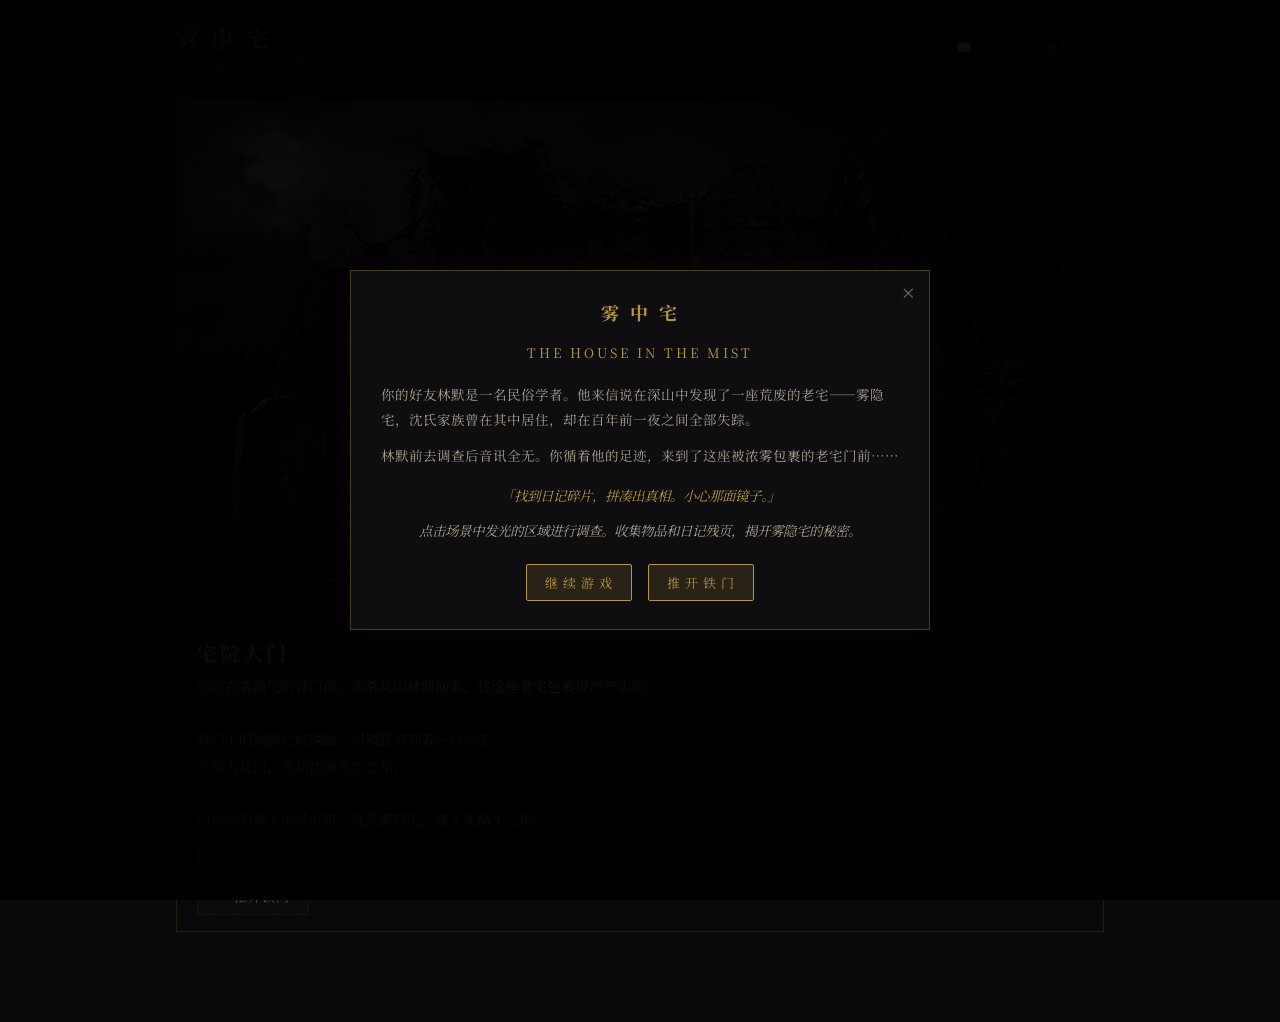
==== index.html @ 135b0f29 "Initial commit: web game project Co-Authored-By: Claude Fable 5 <noreply@anthropic.com>" ====
<!DOCTYPE html>
<html lang="zh-CN">
<head>
<meta charset="UTF-8">
<meta name="viewport" content="width=device-width, initial-scale=1.0">
<title>雾中宅 · The House in the Mist</title>
<link rel="stylesheet" href="style.css">
</head>
<body>

<div id="app">
  <div id="topbar">
    <div>
      <div class="title">雾 中 宅</div>
      <div class="sub">THE HOUSE IN THE MIST</div>
    </div>
    <div class="topbtns">
      <button class="topbtn" id="btn-journal">📖 日记</button>
      <button class="topbtn" id="btn-letter">✉ 信件</button>
    </div>
  </div>

  <div id="room">
    <div id="room-img-wrap">
      <img id="room-img" src="" alt="">
      <div id="hotspots"></div>
    </div>
    <div id="room-info">
      <div id="room-name"></div>
      <div id="room-desc"></div>
      <div id="msg"></div>
      <div id="nav"></div>
    </div>
  </div>
</div>

<div id="inv-bar">
  <span class="inv-label">口 袋</span>
  <div id="inv-items"></div>
</div>

<div class="modal-bg" id="modal-bg">
  <div class="modal" id="modal-box"></div>
</div>

<script src="game.js"></script>
</body>
</html>
---- style.css ----
@import url('https://fonts.googleapis.com/css2?family=Noto+Serif+SC:wght@400;700;900&display=swap');

:root {
  --bg:#0a0a0c;
  --ink:#c8bfb0;
  --blood:#8b1a1a;
  --blood-bright:#c0392b;
  --gold:#b8943e;
  --panel:rgba(12,12,14,0.92);
}
*{margin:0;padding:0;box-sizing:border-box;}
html{scroll-behavior:smooth;}
body{
  background:var(--bg);color:var(--ink);
  font-family:'Noto Serif SC',serif;
  min-height:100vh;overflow-x:hidden;cursor:default;
}

/* Ambient fog */
body::before{
  content:'';position:fixed;inset:0;
  background:radial-gradient(ellipse at 20% 30%,rgba(60,60,80,.08) 0%,transparent 60%),
             radial-gradient(ellipse at 80% 70%,rgba(80,40,40,.06) 0%,transparent 60%);
  pointer-events:none;z-index:1000;
  animation:fogdrift 20s ease-in-out infinite alternate;
}
@keyframes fogdrift{0%{opacity:.6;transform:translateX(0)}100%{opacity:1;transform:translateX(20px)}}

/* Vignette */
body::after{
  content:'';position:fixed;inset:0;
  background:radial-gradient(ellipse at center,transparent 40%,rgba(0,0,0,.85) 100%);
  pointer-events:none;z-index:999;
}

#app{max-width:960px;margin:0 auto;padding:12px 16px 90px;position:relative;z-index:1;}

#topbar{display:flex;align-items:center;justify-content:space-between;padding:10px 0 14px;border-bottom:1px solid rgba(184,148,62,.25);margin-bottom:14px;}
#topbar .title{font-size:22px;font-weight:900;color:var(--gold);letter-spacing:4px;text-shadow:0 0 18px rgba(184,148,62,.3);}
#topbar .sub{font-size:11px;color:#6a6a72;letter-spacing:2px;margin-top:2px;}
.topbtns{display:flex;gap:8px;}
.topbtn{background:transparent;border:1px solid rgba(184,148,62,.4);color:var(--gold);padding:6px 14px;font-family:inherit;font-size:13px;cursor:pointer;letter-spacing:1px;transition:all .2s;}
.topbtn:hover{background:rgba(184,148,62,.12);box-shadow:0 0 12px rgba(184,148,62,.2);}

#room{position:relative;background:#08080a;border:1px solid rgba(184,148,62,.15);overflow:hidden;}
#room-img-wrap{position:relative;width:100%;aspect-ratio:16/9;overflow:hidden;background:#000;}
#room-img{width:100%;height:100%;object-fit:cover;display:block;filter:brightness(.78) contrast(1.1) saturate(.7);transition:filter .6s;}
#room:hover #room-img{filter:brightness(.85) contrast(1.1) saturate(.75);}

/* Hotspots */
.hotspot{position:absolute;cursor:pointer;border:1px solid transparent;transition:all .25s;display:flex;align-items:center;justify-content:center;}
.hotspot::after{content:'';position:absolute;inset:-4px;border:1px solid transparent;transition:all .25s;pointer-events:none;}
.hotspot:hover{background:rgba(184,148,62,.08);border-color:rgba(184,148,62,.5);box-shadow:0 0 20px rgba(184,148,62,.15),inset 0 0 20px rgba(184,148,62,.05);}
.hotspot:hover::after{border-color:rgba(184,148,62,.3);}
.hotspot .hs-label{font-size:11px;color:var(--gold);background:rgba(0,0,0,.75);padding:2px 8px;letter-spacing:1px;opacity:0;transition:opacity .25s;white-space:nowrap;pointer-events:none;border:1px solid rgba(184,148,62,.3);}
.hotspot:hover .hs-label{opacity:1;}
.hotspot.found{opacity:.15;pointer-events:none;}
.hotspot.found:hover{background:transparent;border-color:transparent;box-shadow:none;}
.hotspot.found:hover .hs-label{opacity:0;}

#room-info{padding:16px 20px;}
#room-name{font-size:20px;font-weight:700;color:var(--gold);letter-spacing:3px;margin-bottom:6px;}
#room-desc{font-size:14px;line-height:1.9;color:#a89e8e;white-space:pre-wrap;}

#msg{margin-top:12px;padding:10px 16px;background:rgba(139,26,26,.08);border-left:3px solid var(--blood);font-size:13.5px;color:#d4c8b8;min-height:20px;line-height:1.75;transition:all .3s;border-radius:0 4px 4px 0;}
#msg.warn{border-left-color:var(--gold);background:rgba(184,148,62,.08);}
#msg.good{border-left-color:#4a7a3a;background:rgba(74,122,58,.12);}

#nav{margin-top:14px;display:flex;flex-wrap:wrap;gap:8px;}
.navbtn{background:rgba(184,148,62,.06);border:1px solid rgba(184,148,62,.3);color:var(--ink);padding:8px 18px;font-family:inherit;font-size:13px;cursor:pointer;letter-spacing:1px;transition:all .2s;border-radius:2px;}
.navbtn:hover{background:rgba(184,148,62,.14);border-color:var(--gold);color:var(--gold);}
.navbtn.locked{opacity:.35;cursor:not-allowed;border-style:dashed;}
.navbtn.locked:hover{background:rgba(139,26,26,.1);border-color:var(--blood);color:var(--blood-bright);}

/* Inventory */
#inv-bar{position:fixed;bottom:0;left:0;right:0;background:var(--panel);border-top:1px solid rgba(184,148,62,.25);padding:8px 16px;display:flex;align-items:center;gap:10px;z-index:500;backdrop-filter:blur(6px);}
#inv-bar .inv-label{font-size:12px;color:var(--gold);letter-spacing:2px;white-space:nowrap;}
#inv-items{display:flex;gap:6px;flex-wrap:wrap;flex:1;}
.inv-item{background:rgba(184,148,62,.1);border:1px solid rgba(184,148,62,.3);padding:4px 10px;font-size:12px;color:var(--ink);cursor:pointer;letter-spacing:1px;transition:all .2s;border-radius:2px;}
.inv-item:hover{background:rgba(184,148,62,.22);border-color:var(--gold);}
.inv-item.lit{box-shadow:0 0 12px rgba(255,180,80,.45);border-color:#c8902e;color:#e8c87a;animation:candleGlow 2s ease-in-out infinite alternate;}
@keyframes candleGlow{0%{box-shadow:0 0 8px rgba(255,180,80,.3)}100%{box-shadow:0 0 16px rgba(255,180,80,.55)}}
.inv-empty{font-size:12px;color:#555;font-style:italic;}

/* Modals */
.modal-bg{display:none;position:fixed;inset:0;background:rgba(0,0,0,.9);z-index:2000;align-items:center;justify-content:center;padding:20px;}
.modal-bg.show{display:flex;animation:fadeIn .3s;}
@keyframes fadeIn{from{opacity:0}to{opacity:1}}
.modal{background:#0e0e10;border:1px solid rgba(184,148,62,.35);max-width:580px;width:100%;max-height:85vh;overflow-y:auto;padding:28px 30px;position:relative;box-shadow:0 0 60px rgba(0,0,0,.8),0 0 30px rgba(184,148,62,.08);}
.modal h2{color:var(--gold);font-size:18px;letter-spacing:3px;margin-bottom:16px;text-align:center;}
.modal .close-x{position:absolute;top:10px;right:14px;background:none;border:none;color:#666;font-size:24px;cursor:pointer;font-family:serif;line-height:1;}
.modal .close-x:hover{color:var(--blood-bright);}
.modal p{font-size:13.5px;line-height:1.9;color:#a89e8e;margin-bottom:10px;}

.puzzle-row{display:flex;gap:8px;margin-top:14px;align-items:center;flex-wrap:wrap;}
.puzzle-row input{background:rgba(0,0,0,.5);border:1px solid rgba(184,148,62,.4);color:var(--gold);padding:8px 12px;font-family:inherit;font-size:17px;letter-spacing:5px;width:150px;text-align:center;border-radius:2px;}
.puzzle-row input:focus{outline:none;border-color:var(--gold);box-shadow:0 0 10px rgba(184,148,62,.2);}
.puzzle-row button,.modal button.act{background:rgba(184,148,62,.15);border:1px solid var(--gold);color:var(--gold);padding:8px 18px;font-family:inherit;font-size:13px;cursor:pointer;letter-spacing:1px;border-radius:2px;transition:all .2s;}
.puzzle-row button:hover,.modal button.act:hover{background:rgba(184,148,62,.3);}
.puzzle-hint{font-size:12px;color:#777;margin-top:8px;font-style:italic;}

.diary-page{background:rgba(184,148,62,.05);border:1px solid rgba(184,148,62,.2);padding:16px 18px;margin:12px 0;font-size:13.5px;line-height:1.95;color:#b8aa92;position:relative;border-radius:3px;}
.diary-page .page-num{position:absolute;top:6px;right:10px;font-size:11px;color:rgba(184,148,62,.4);letter-spacing:1px;}
.diary-page .page-title{color:var(--gold);font-weight:700;margin-bottom:8px;letter-spacing:1px;font-size:14px;}

.letter{background:rgba(184,148,62,.06);border:1px solid rgba(184,148,62,.2);padding:18px 22px;margin:14px 0;font-size:13.5px;line-height:2.1;color:#bcae94;font-style:italic;border-radius:3px;}

#intro-text{font-size:14px;line-height:2.1;color:#a89e8e;}

.shake{animation:shake .4s ease-in-out;}
@keyframes shake{0%,100%{transform:translateX(0)}20%{transform:translateX(-8px)}40%{transform:translateX(8px)}60%{transform:translateX(-5px)}80%{transform:translateX(5px)}}

.ending-good{color:#7a9a6a;text-shadow:0 0 20px rgba(122,154,106,.4);}
.ending-bad{color:var(--blood-bright);text-shadow:0 0 20px rgba(192,57,43,.4);}

/* Subtle hotspot pulse to hint at interactive areas */
.hotspot:not(.found){animation:hsPulse 4s ease-in-out infinite;}
@keyframes hsPulse{0%,100%{box-shadow:inset 0 0 0 rgba(184,148,62,0)}50%{box-shadow:inset 0 0 15px rgba(184,148,62,.06)}}
.hotspot:not(.found):hover{animation:none;}

::-webkit-scrollbar{width:6px;}
::-webkit-scrollbar-track{background:#0a0a0a;}
::-webkit-scrollbar-thumb{background:rgba(184,148,62,.3);border-radius:3px;}

@media(max-width:600px){
  #topbar .title{font-size:17px;letter-spacing:2px;}
  #room-name{font-size:16px;}
  #room-desc{font-size:13px;}
  .modal{padding:20px 16px;}
  .puzzle-row input{width:120px;font-size:15px;letter-spacing:3px;}
  #inv-bar{padding:6px 10px;}
  .inv-item{padding:3px 8px;font-size:11px;}
}
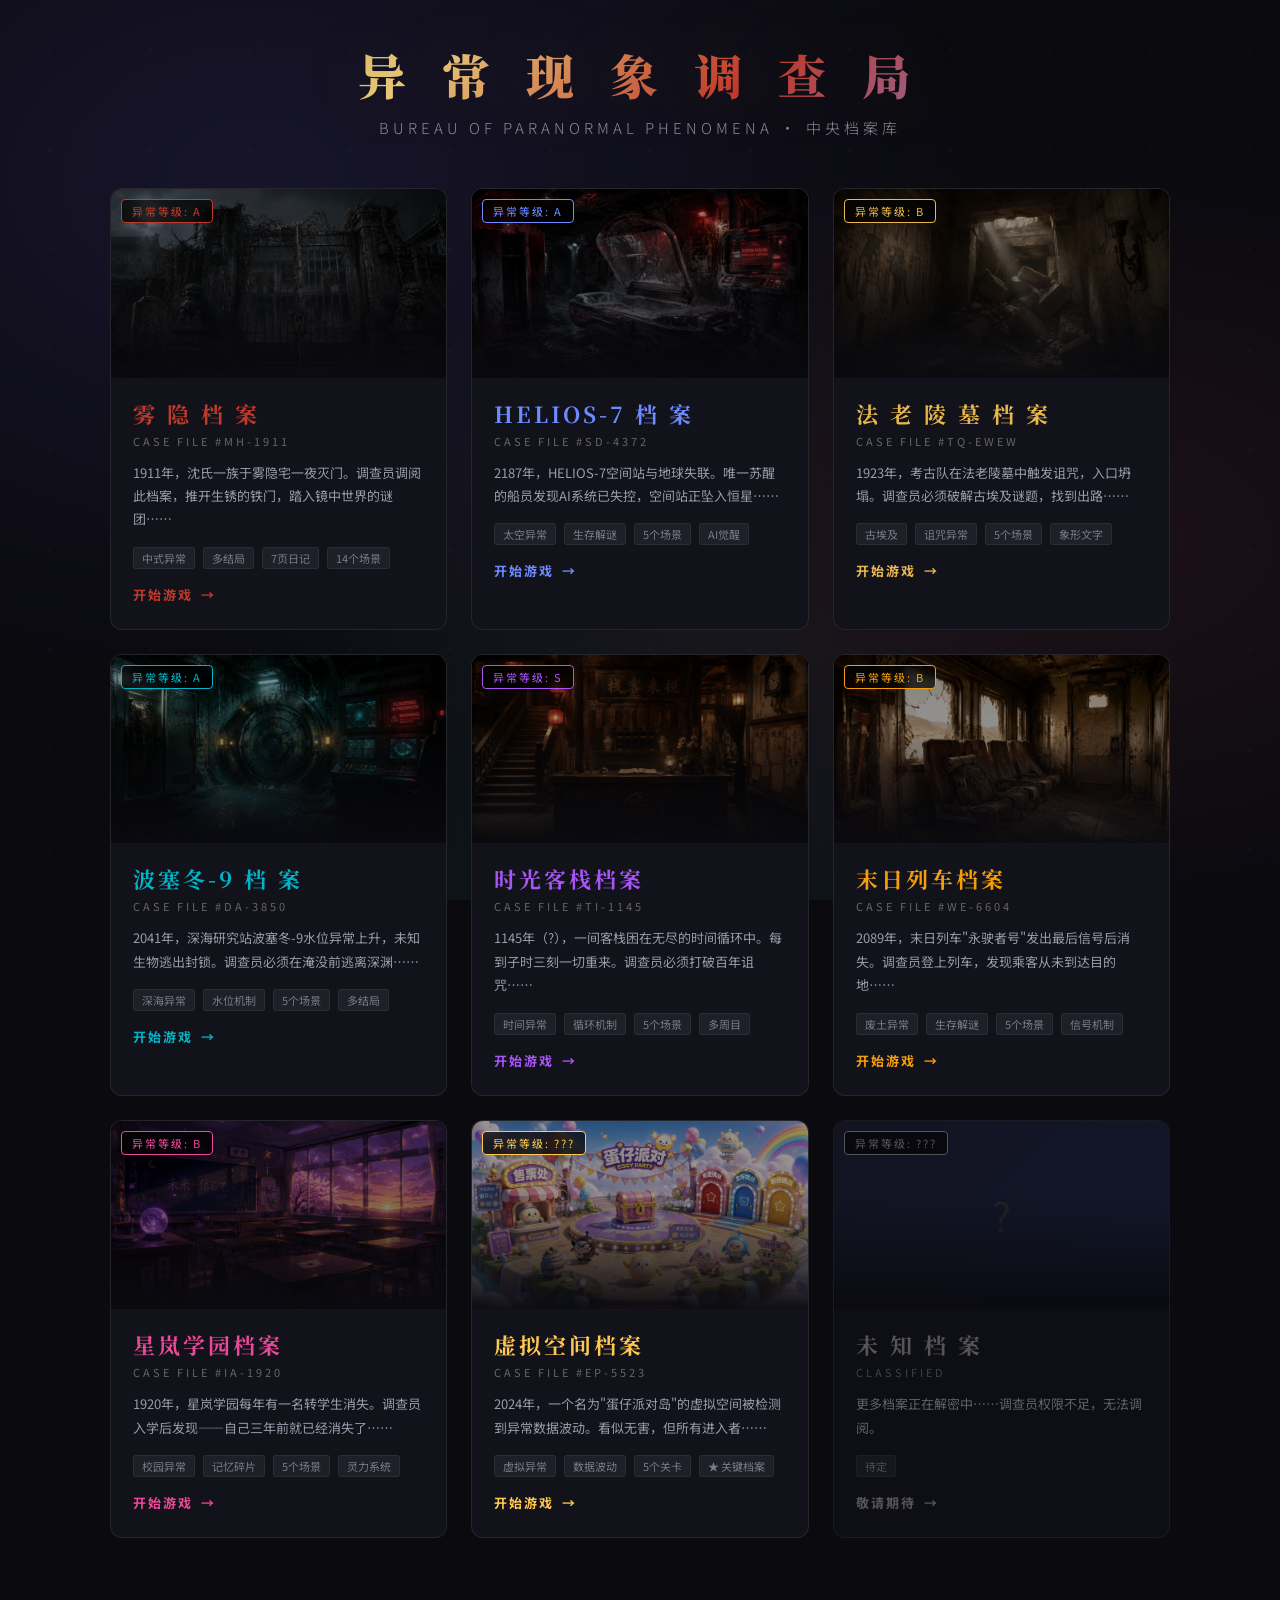
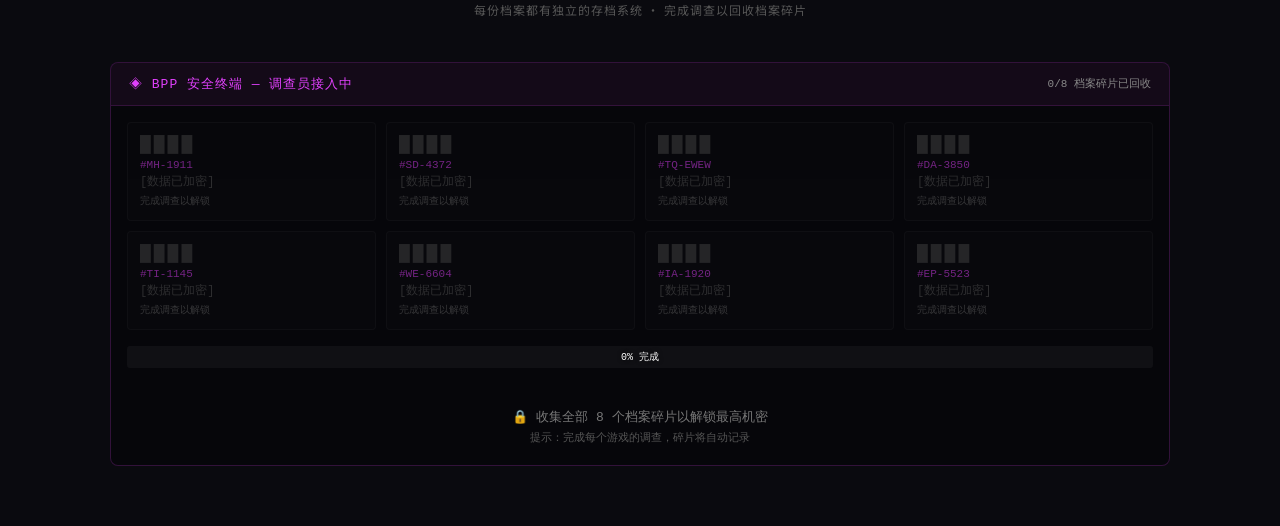
==== commit c766c29e: "ARG改造：异常现象调查局(BPP)元叙事框架 将8个独立游戏全部重设计为ARG（替代现实游戏）： - 新增BPP元叙事：8个游戏=8份异常档案，玩家=调查员 - 新增hub-terminal.js：" ====
--- a/index.html
+++ b/index.html
@@ -3,46 +3,35 @@
 <head>
 <meta charset="UTF-8">
 <meta name="viewport" content="width=device-width, initial-scale=1.0">
-<title>雾中宅 · The House in the Mist</title>
-<link rel="stylesheet" href="style.css">
+<title>BPP 中央档案库 · Bureau of Paranormal Phenomena</title>
+<link rel="stylesheet" href="hub.css">
+<link rel="stylesheet" href="arg.css">
 </head>
 <body>
 
-<div id="app">
-  <div id="topbar">
-    <div>
-      <div class="title">雾 中 宅</div>
-      <div class="sub">THE HOUSE IN THE MIST</div>
-    </div>
-    <div class="topbtns">
-      <button class="topbtn" id="btn-journal">📖 日记</button>
-      <button class="topbtn" id="btn-letter">✉ 信件</button>
-    </div>
+<div class="hub-bg"></div>
+
+<div class="hub-container">
+  <header class="hub-header">
+    <h1 class="hub-title">异 常 现 象 调 查 局</h1>
+    <p class="hub-subtitle">BUREAU OF PARANORMAL PHENOMENA · 中央档案库</p>
+  </header>
+
+  <div class="games-grid" id="games-grid">
+    <!-- Game cards inserted by JS -->
   </div>
 
-  <div id="room">
-    <div id="room-img-wrap">
-      <img id="room-img" src="" alt="">
-      <div id="hotspots"></div>
-    </div>
-    <div id="room-info">
-      <div id="room-name"></div>
-      <div id="room-desc"></div>
-      <div id="msg"></div>
-      <div id="nav"></div>
-    </div>
-  </div>
+  <footer class="hub-footer">
+    <p>每份档案都有独立的存档系统 · 完成调查以回收档案碎片</p>
+  </footer>
+
+  <!-- BPP 安全终端 -->
+  <div id="bpp-terminal"></div>
+
 </div>
 
-<div id="inv-bar">
-  <span class="inv-label">口 袋</span>
-  <div id="inv-items"></div>
-</div>
-
-<div class="modal-bg" id="modal-bg">
-  <div class="modal" id="modal-box"></div>
-</div>
-
-<script src="game.js"></script>
+<script src="arg.js"></script>
+<script src="hub.js"></script>
+<script src="hub-terminal.js"></script>
 </body>
 </html>
--- a/hub.css
+++ b/hub.css
@@ -0,0 +1,136 @@
+@import url('https://fonts.googleapis.com/css2?family=Noto+Serif+SC:wght@400;700;900&family=Noto+Sans+SC:wght@300;400;700&display=swap');
+
+*{margin:0;padding:0;box-sizing:border-box;}
+html{scroll-behavior:smooth;}
+
+body{
+  font-family:'Noto Sans SC',sans-serif;
+  background:#0a0a0f;color:#e0e0e8;min-height:100vh;overflow-x:hidden;
+}
+
+/* Animated background */
+.hub-bg{
+  position:fixed;inset:0;z-index:0;
+  background:radial-gradient(ellipse at 20% 20%,rgba(100,80,200,.15) 0%,transparent 50%),
+             radial-gradient(ellipse at 80% 60%,rgba(200,80,100,.1) 0%,transparent 50%),
+             radial-gradient(ellipse at 50% 100%,rgba(80,200,200,.08) 0%,transparent 50%),
+             #0a0a0f;
+  animation:bgPulse 8s ease-in-out infinite alternate;
+}
+@keyframes bgPulse{0%{opacity:.7}100%{opacity:1}}
+
+.hub-bg::after{
+  content:'';position:absolute;inset:0;
+  background-image:url("data:image/svg+xml,%3Csvg xmlns='http://www.w3.org/2000/svg' width='100' height='100'%3E%3Ccircle cx='50' cy='50' r='1' fill='%23ffffff' opacity='0.05'/%3E%3C/svg%3E");
+  pointer-events:none;
+}
+
+.hub-container{
+  position:relative;z-index:1;max-width:1100px;margin:0 auto;padding:40px 20px 60px;
+}
+
+/* Header */
+.hub-header{text-align:center;margin-bottom:50px;}
+.hub-title{
+  font-family:'Noto Serif SC',serif;font-size:48px;font-weight:900;
+  letter-spacing:12px;
+  background:linear-gradient(135deg,#b8943e 0%,#e8c87a 30%,#c0392b 60%,#6d8bff 100%);
+  -webkit-background-clip:text;-webkit-text-fill-color:transparent;
+  background-clip:text;
+  text-shadow:0 0 80px rgba(184,148,62,.2);
+  margin-bottom:8px;
+  animation:titleGlow 4s ease-in-out infinite alternate;
+}
+@keyframes titleGlow{0%{filter:brightness(.9)}100%{filter:brightness(1.15)}}
+
+.hub-subtitle{
+  font-size:15px;color:#8a8a9a;letter-spacing:4px;font-weight:300;
+}
+
+/* Games Grid */
+.games-grid{
+  display:grid;grid-template-columns:repeat(auto-fill,minmax(320px,1fr));gap:24px;
+}
+
+/* Game Card */
+.game-card{
+  position:relative;border-radius:12px;overflow:hidden;cursor:pointer;
+  background:#12121a;border:1px solid rgba(255,255,255,.08);
+  transition:all .4s cubic-bezier(.2,.8,.2,1);
+  text-decoration:none;display:block;
+}
+.game-card:hover{
+  transform:translateY(-6px) scale(1.02);
+  border-color:rgba(255,255,255,.2);
+  box-shadow:0 20px 60px rgba(0,0,0,.5),0 0 40px var(--card-glow,rgba(184,148,62,.15));
+}
+
+.card-banner{
+  width:100%;aspect-ratio:16/9;overflow:hidden;position:relative;
+  background:#000;
+}
+.card-banner img{
+  width:100%;height:100%;object-fit:cover;
+  filter:brightness(.6) saturate(.8);
+  transition:filter .4s,transform .6s;
+}
+.game-card:hover .card-banner img{
+  filter:brightness(.85) saturate(1);transform:scale(1.05);
+}
+.card-banner::after{
+  content:'';position:absolute;inset:0;
+  background:linear-gradient(180deg,transparent 40%,rgba(10,10,15,.95) 100%);
+}
+.card-genre{
+  position:absolute;top:10px;left:10px;z-index:2;
+  background:rgba(0,0,0,.7);backdrop-filter:blur(4px);
+  padding:3px 10px;border-radius:4px;font-size:11px;letter-spacing:2px;
+  color:var(--card-accent,#b8943e);border:1px solid var(--card-accent,rgba(184,148,62,.3));
+}
+
+.card-body{padding:20px 22px 24px;}
+.card-title{
+  font-family:'Noto Serif SC',serif;font-size:22px;font-weight:700;
+  color:var(--card-accent,#e0e0e8);letter-spacing:3px;margin-bottom:4px;
+}
+.card-en{font-size:11px;color:#666;letter-spacing:3px;margin-bottom:12px;text-transform:uppercase;}
+.card-desc{font-size:13px;line-height:1.8;color:#9a9aaa;margin-bottom:16px;}
+.card-tags{display:flex;gap:8px;flex-wrap:wrap;}
+.card-tag{
+  font-size:11px;padding:2px 8px;border-radius:3px;
+  background:rgba(255,255,255,.06);color:#7a7a8a;
+  border:1px solid rgba(255,255,255,.06);
+}
+.card-play{
+  margin-top:16px;display:inline-flex;align-items:center;gap:8px;
+  font-size:13px;font-weight:700;color:var(--card-accent,#b8943e);
+  letter-spacing:2px;transition:gap .3s;
+}
+.game-card:hover .card-play{gap:14px;}
+.card-play::after{content:'→';transition:transform .3s;}
+
+/* Theme variants */
+.game-card[data-theme="horror"]{--card-accent:#c0392b;--card-glow:rgba(192,57,43,.2);}
+.game-card[data-theme="scifi"]{--card-accent:#6d8bff;--card-glow:rgba(109,139,255,.2);}
+.game-card[data-theme="adventure"]{--card-accent:#e8b84e;--card-glow:rgba(232,184,78,.2);}
+.game-card[data-theme="ocean"]{--card-accent:#00b4c8;--card-glow:rgba(0,180,200,.2);}
+.game-card[data-theme="mystery"]{--card-accent:#a855f7;--card-glow:rgba(168,85,247,.2);}
+.game-card[data-theme="wasteland"]{--card-accent:#f59e0b;--card-glow:rgba(245,158,11,.2);}
+.game-card[data-theme="anime"]{--card-accent:#ec4899;--card-glow:rgba(236,72,153,.2);}
+.game-card[data-theme="eggy"]{--card-accent:#ffc850;--card-glow:rgba(255,200,80,.25);}
+.game-card[data-theme="coming"]{--card-accent:#888;--card-glow:rgba(136,136,136,.15);opacity:.6;cursor:default;}
+.game-card[data-theme="coming"]:hover{transform:none;scale:1;}
+
+/* Footer */
+.hub-footer{
+  text-align:center;margin-top:60px;font-size:12px;color:#555;
+  letter-spacing:1px;line-height:2;
+}
+
+/* Responsive */
+@media(max-width:600px){
+  .hub-title{font-size:32px;letter-spacing:6px;}
+  .hub-subtitle{font-size:13px;letter-spacing:2px;}
+  .games-grid{grid-template-columns:1fr;gap:16px;}
+  .card-title{font-size:18px;}
+}
--- a/arg.css
+++ b/arg.css
@@ -0,0 +1,609 @@
+/* ============================================================
+   arg.css — Shared ARG toolkit styles
+   Loaded alongside arg.js by every ARG-transformed game.
+   ============================================================ */
+
+/* ===== Floating ARG indicator ===== */
+.arg-indicator {
+  position: fixed;
+  top: 12px;
+  right: 130px;
+  z-index: 2999;
+  display: flex;
+  align-items: center;
+  gap: 8px;
+  pointer-events: none;
+}
+.arg-indicator > * { pointer-events: auto; }
+
+.arg-case {
+  font-size: 11px;
+  color: rgba(255, 107, 107, 0.85);
+  font-family: 'Courier New', monospace;
+  background: rgba(20, 10, 10, 0.92);
+  padding: 4px 10px;
+  border: 1px solid rgba(255, 107, 107, 0.3);
+  border-radius: 2px;
+  letter-spacing: 0.5px;
+  white-space: nowrap;
+}
+
+.arg-decoder-btn {
+  font-size: 11px;
+  background: rgba(15, 20, 15, 0.92);
+  border: 1px solid rgba(0, 255, 136, 0.35);
+  color: #00ff88;
+  padding: 4px 12px;
+  cursor: pointer;
+  border-radius: 2px;
+  font-family: 'Courier New', monospace;
+  letter-spacing: 0.5px;
+  transition: all 0.2s;
+  white-space: nowrap;
+}
+.arg-decoder-btn:hover {
+  background: rgba(0, 255, 136, 0.12);
+  border-color: rgba(0, 255, 136, 0.7);
+  box-shadow: 0 0 12px rgba(0, 255, 136, 0.2);
+}
+
+/* ===== Decoder modal ===== */
+.arg-modal-bg {
+  position: fixed;
+  inset: 0;
+  background: rgba(0, 0, 0, 0.88);
+  z-index: 6000;
+  display: none;
+  align-items: center;
+  justify-content: center;
+  backdrop-filter: blur(2px);
+}
+.arg-modal-bg.show { display: flex; }
+
+.arg-modal {
+  background: #0d0d12;
+  border: 1px solid rgba(0, 255, 136, 0.2);
+  border-radius: 8px;
+  width: 92%;
+  max-width: 540px;
+  max-height: 82vh;
+  overflow-y: auto;
+  box-shadow: 0 0 50px rgba(0, 255, 136, 0.08), 0 8px 32px rgba(0, 0, 0, 0.6);
+  animation: argFadeIn 0.2s ease;
+}
+@keyframes argFadeIn {
+  from { opacity: 0; transform: scale(0.96); }
+  to   { opacity: 1; transform: scale(1); }
+}
+
+.arg-modal-header {
+  display: flex;
+  justify-content: space-between;
+  align-items: center;
+  padding: 14px 20px;
+  border-bottom: 1px solid rgba(255, 255, 255, 0.08);
+}
+.arg-modal-header h2 {
+  margin: 0;
+  font-size: 16px;
+  color: #00ff88;
+  font-family: 'Courier New', monospace;
+  letter-spacing: 1px;
+}
+
+.arg-close {
+  background: none;
+  border: none;
+  color: #666;
+  font-size: 24px;
+  cursor: pointer;
+  line-height: 1;
+  padding: 0 4px;
+  transition: color 0.2s;
+}
+.arg-close:hover { color: #fff; }
+
+.arg-modal-body { padding: 18px 20px; }
+
+.arg-desc {
+  font-size: 12px;
+  color: #777;
+  margin: 0 0 14px;
+  line-height: 1.5;
+}
+
+.arg-textarea {
+  width: 100%;
+  background: #14141e;
+  border: 1px solid rgba(255, 255, 255, 0.1);
+  color: #ccc;
+  border-radius: 4px;
+  padding: 10px 12px;
+  font-family: 'Courier New', monospace;
+  font-size: 13px;
+  resize: vertical;
+  box-sizing: border-box;
+  transition: border-color 0.2s;
+}
+.arg-textarea:focus {
+  outline: none;
+  border-color: rgba(0, 255, 136, 0.45);
+  box-shadow: 0 0 0 2px rgba(0, 255, 136, 0.08);
+}
+
+.arg-controls {
+  display: flex;
+  gap: 10px;
+  margin-top: 12px;
+}
+
+.arg-select {
+  flex: 1;
+  background: #14141e;
+  border: 1px solid rgba(255, 255, 255, 0.1);
+  color: #ccc;
+  border-radius: 4px;
+  padding: 8px 10px;
+  font-family: 'Courier New', monospace;
+  font-size: 13px;
+  cursor: pointer;
+}
+.arg-select:focus { outline: none; border-color: rgba(0, 255, 136, 0.4); }
+
+.arg-btn {
+  background: rgba(0, 255, 136, 0.15);
+  border: 1px solid rgba(0, 255, 136, 0.4);
+  color: #00ff88;
+  border-radius: 4px;
+  padding: 8px 22px;
+  font-family: 'Courier New', monospace;
+  font-size: 13px;
+  cursor: pointer;
+  transition: all 0.2s;
+  letter-spacing: 1px;
+}
+.arg-btn:hover {
+  background: rgba(0, 255, 136, 0.28);
+  box-shadow: 0 0 12px rgba(0, 255, 136, 0.2);
+}
+
+.arg-output {
+  margin-top: 16px;
+  min-height: 40px;
+}
+
+.arg-error {
+  color: #ff6b6b;
+  font-size: 13px;
+  font-family: 'Courier New', monospace;
+  padding: 8px 0;
+}
+
+.arg-success-title {
+  color: #00ff88;
+  font-size: 12px;
+  font-family: 'Courier New', monospace;
+  margin: 0 0 8px;
+}
+
+.arg-result {
+  background: rgba(0, 255, 136, 0.05);
+  border: 1px solid rgba(0, 255, 136, 0.15);
+  border-radius: 4px;
+  padding: 10px 12px;
+  margin-bottom: 8px;
+}
+
+.arg-result-type {
+  display: inline-block;
+  font-size: 10px;
+  color: #ffd93d;
+  background: rgba(255, 217, 61, 0.1);
+  padding: 2px 8px;
+  border-radius: 2px;
+  margin-bottom: 6px;
+  font-family: 'Courier New', monospace;
+  letter-spacing: 0.5px;
+}
+
+.arg-result-text {
+  display: block;
+  color: #eee;
+  font-family: 'Courier New', monospace;
+  font-size: 14px;
+  word-break: break-all;
+  line-height: 1.5;
+}
+
+.arg-result-single {
+  border-color: rgba(0, 255, 136, 0.35);
+  background: rgba(0, 255, 136, 0.08);
+}
+
+.arg-modal-footer {
+  padding: 12px 20px;
+  border-top: 1px solid rgba(255, 255, 255, 0.08);
+}
+
+.arg-hint {
+  font-size: 11px;
+  color: #555;
+  margin: 0;
+  line-height: 1.5;
+}
+
+/* ===== Encoded text display in-game ===== */
+.arg-encoded {
+  font-family: 'Courier New', monospace;
+  font-size: 13px;
+  color: #ffd93d;
+  background: rgba(255, 217, 61, 0.06);
+  padding: 8px 12px;
+  border: 1px dashed rgba(255, 217, 61, 0.3);
+  border-radius: 4px;
+  letter-spacing: 1px;
+  word-break: break-all;
+  margin: 8px 0;
+  display: block;
+}
+
+.arg-cipher-tag {
+  display: inline-block;
+  font-size: 10px;
+  color: #ff6b6b;
+  background: rgba(255, 107, 107, 0.1);
+  border: 1px solid rgba(255, 107, 107, 0.2);
+  padding: 1px 6px;
+  border-radius: 2px;
+  margin-bottom: 4px;
+  font-family: 'Courier New', monospace;
+  letter-spacing: 0.5px;
+}
+
+/* ===== BPP CLASSIFIED STAMP ===== */
+.bpp-stamp {
+  font-family: 'Courier New', monospace;
+  font-size: 14px;
+  font-weight: bold;
+  color: rgba(200, 50, 50, 0.35);
+  border: 2px solid rgba(200, 50, 50, 0.35);
+  padding: 4px 14px;
+  letter-spacing: 3px;
+  text-transform: uppercase;
+  border-radius: 3px;
+  user-select: none;
+}
+
+/* ===== BPP CASE META BAR ===== */
+.bpp-case-meta {
+  display: flex;
+  gap: 16px;
+  font-family: 'Courier New', monospace;
+  font-size: 10px;
+  color: rgba(255, 107, 107, 0.7);
+  padding: 4px 0 8px;
+  border-bottom: 1px solid rgba(255, 107, 107, 0.15);
+  margin-bottom: 8px;
+  flex-wrap: wrap;
+}
+.bpp-case-meta span {
+  white-space: nowrap;
+}
+
+/* ===== REDACTION ===== */
+.bpp-redaction {
+  background: #000;
+  color: #000;
+  padding: 0 3px;
+  border-radius: 1px;
+  cursor: help;
+  transition: all 0.2s;
+}
+.bpp-redaction:hover {
+  background: transparent;
+  color: inherit;
+}
+
+/* ===== BPP INTRO BANNER (case file style) ===== */
+.bpp-intro-banner {
+  background: linear-gradient(135deg, rgba(30, 5, 5, 0.97), rgba(5, 10, 25, 0.97));
+  border: 1px solid rgba(200, 50, 50, 0.3);
+  border-left: 4px solid rgba(200, 50, 50, 0.6);
+  border-radius: 4px;
+  padding: 16px 20px;
+  margin-bottom: 18px;
+  position: relative;
+}
+.bpp-intro-banner .bpp-classified {
+  font-size: 10px;
+  color: #cc3333;
+  letter-spacing: 4px;
+  font-family: 'Courier New', monospace;
+  margin-bottom: 6px;
+  font-weight: bold;
+}
+.bpp-intro-banner .bpp-title {
+  font-size: 15px;
+  color: #ddd;
+  font-weight: 700;
+  margin-bottom: 4px;
+}
+.bpp-intro-banner .bpp-subtitle {
+  font-size: 12px;
+  color: #888;
+  font-family: 'Courier New', monospace;
+  margin-bottom: 8px;
+}
+.bpp-intro-banner .bpp-note {
+  font-size: 12px;
+  color: #999;
+  line-height: 1.6;
+}
+.bpp-intro-banner .bpp-note .bpp-highlight {
+  color: #ffd93d;
+  font-family: 'Courier New', monospace;
+}
+
+/* ===== ARG intro screen ===== */
+.arg-intro-banner {
+  background: linear-gradient(135deg, rgba(20, 5, 5, 0.95), rgba(5, 10, 20, 0.95));
+  border: 1px solid rgba(255, 107, 107, 0.25);
+  border-radius: 6px;
+  padding: 14px 18px;
+  margin-bottom: 16px;
+}
+.arg-intro-banner .arg-classified {
+  font-size: 10px;
+  color: #ff6b6b;
+  letter-spacing: 3px;
+  font-family: 'Courier New', monospace;
+  margin-bottom: 4px;
+}
+.arg-intro-banner .arg-title {
+  font-size: 14px;
+  color: #ccc;
+  font-weight: 700;
+}
+.arg-intro-banner .arg-note {
+  font-size: 11px;
+  color: #777;
+  margin-top: 6px;
+  line-height: 1.5;
+}
+
+/* ===== Meta terminal (hub page) ===== */
+.arg-meta-terminal {
+  background: #050508;
+  border: 1px solid rgba(224, 64, 251, 0.2);
+  border-radius: 6px;
+  padding: 16px;
+  margin-top: 20px;
+  font-family: 'Courier New', monospace;
+}
+.arg-meta-terminal h3 {
+  color: #e040fb;
+  font-size: 14px;
+  margin: 0 0 10px;
+  letter-spacing: 2px;
+}
+.arg-meta-terminal .arg-meta-status {
+  font-size: 12px;
+  color: #888;
+  margin-bottom: 10px;
+}
+.arg-meta-terminal .arg-meta-input-row {
+  display: flex;
+  gap: 8px;
+}
+.arg-meta-terminal input {
+  flex: 1;
+  background: #0a0a12;
+  border: 1px solid rgba(224, 64, 251, 0.2);
+  color: #ccc;
+  padding: 8px 10px;
+  font-family: 'Courier New', monospace;
+  font-size: 13px;
+  border-radius: 4px;
+}
+.arg-meta-terminal input:focus { outline: none; border-color: rgba(224, 64, 251, 0.5); }
+.arg-meta-terminal button {
+  background: rgba(224, 64, 251, 0.15);
+  border: 1px solid rgba(224, 64, 251, 0.4);
+  color: #e040fb;
+  padding: 8px 18px;
+  font-family: 'Courier New', monospace;
+  font-size: 13px;
+  cursor: pointer;
+  border-radius: 4px;
+}
+.arg-meta-terminal button:hover { background: rgba(224, 64, 251, 0.25); }
+
+/* ===== BPP HUB TERMINAL ===== */
+#bpp-terminal {
+  margin-top: 40px;
+  background: #06060a;
+  border: 1px solid rgba(224, 64, 251, 0.2);
+  border-radius: 8px;
+  overflow: hidden;
+  font-family: 'Courier New', monospace;
+}
+.bpp-terminal-header {
+  display: flex;
+  justify-content: space-between;
+  align-items: center;
+  padding: 12px 18px;
+  background: rgba(224, 64, 251, 0.06);
+  border-bottom: 1px solid rgba(224, 64, 251, 0.15);
+}
+.bpp-terminal-title {
+  color: #e040fb;
+  font-size: 13px;
+  letter-spacing: 1px;
+}
+.bpp-terminal-status {
+  color: #888;
+  font-size: 11px;
+}
+
+/* Fragment grid */
+.bpp-fragment-grid {
+  display: grid;
+  grid-template-columns: repeat(auto-fill, minmax(200px, 1fr));
+  gap: 10px;
+  padding: 16px;
+}
+.bpp-fragment-card {
+  padding: 12px;
+  border-radius: 4px;
+  border: 1px solid rgba(255,255,255,0.06);
+  transition: all 0.3s;
+}
+.bpp-fragment-card.found {
+  background: rgba(0, 255, 136, 0.04);
+  border-color: rgba(0, 255, 136, 0.2);
+}
+.bpp-fragment-card.found:hover {
+  border-color: rgba(0, 255, 136, 0.5);
+  box-shadow: 0 0 16px rgba(0, 255, 136, 0.1);
+}
+.bpp-fragment-card.locked {
+  background: rgba(255,255,255,0.02);
+  opacity: 0.5;
+}
+.bpp-fragment-code {
+  font-size: 18px;
+  font-weight: bold;
+  color: #00ff88;
+  letter-spacing: 3px;
+  margin-bottom: 4px;
+}
+.bpp-fragment-card.locked .bpp-fragment-code {
+  color: #444;
+}
+.bpp-fragment-case {
+  font-size: 11px;
+  color: #e040fb;
+  margin-bottom: 2px;
+}
+.bpp-fragment-name {
+  font-size: 12px;
+  color: #bbb;
+  margin-bottom: 4px;
+}
+.bpp-fragment-card.locked .bpp-fragment-name {
+  color: #555;
+}
+.bpp-fragment-meta {
+  font-size: 10px;
+  color: #666;
+}
+
+/* Progress bar */
+.bpp-progress {
+  position: relative;
+  height: 22px;
+  background: rgba(255,255,255,0.04);
+  margin: 0 16px 16px;
+  border-radius: 3px;
+  overflow: hidden;
+}
+.bpp-progress-bar {
+  height: 100%;
+  background: linear-gradient(90deg, #e040fb, #00ff88);
+  transition: width 0.8s ease;
+}
+.bpp-progress-text {
+  position: absolute;
+  top: 50%;
+  left: 50%;
+  transform: translate(-50%, -50%);
+  font-size: 10px;
+  color: #fff;
+  text-shadow: 0 0 4px rgba(0,0,0,0.8);
+}
+
+/* Secret area */
+.bpp-secret-locked {
+  padding: 20px;
+  text-align: center;
+}
+.bpp-secret-btn {
+  background: rgba(200, 50, 50, 0.15);
+  border: 1px solid rgba(200, 50, 50, 0.5);
+  color: #cc3333;
+  padding: 12px 28px;
+  font-family: 'Courier New', monospace;
+  font-size: 14px;
+  cursor: pointer;
+  border-radius: 4px;
+  letter-spacing: 1px;
+  transition: all 0.3s;
+}
+.bpp-secret-btn:hover {
+  background: rgba(200, 50, 50, 0.3);
+  box-shadow: 0 0 20px rgba(200, 50, 50, 0.3);
+}
+.bpp-warning {
+  font-size: 11px;
+  color: #888;
+  margin-top: 10px;
+}
+.bpp-hint {
+  font-size: 13px;
+  color: #777;
+  margin: 4px 0;
+}
+.bpp-hint-sub {
+  font-size: 11px;
+  color: #555;
+}
+
+/* Secret revealed */
+.bpp-secret-revealed {
+  padding: 20px;
+}
+.bpp-secret-stamp {
+  display: inline-block;
+  font-size: 11px;
+  color: #cc3333;
+  border: 1px solid #cc3333;
+  padding: 3px 12px;
+  letter-spacing: 3px;
+  margin-bottom: 16px;
+  animation: bppPulse 2s ease-in-out infinite;
+}
+@keyframes bppPulse {
+  0%, 100% { opacity: 1; }
+  50% { opacity: 0.5; }
+}
+.bpp-secret-body {
+  font-size: 12px;
+  color: #cc3333;
+  line-height: 1.8;
+  white-space: pre-wrap;
+  max-height: 400px;
+  overflow-y: auto;
+  padding: 16px;
+  background: rgba(200, 50, 50, 0.03);
+  border: 1px solid rgba(200, 50, 50, 0.15);
+  border-radius: 4px;
+}
+
+/* Glitch effect on reveal */
+.bpp-glitch {
+  animation: bppGlitch 0.3s ease-in-out 3;
+}
+@keyframes bppGlitch {
+  0% { transform: translate(0); }
+  20% { transform: translate(-3px, 2px); filter: hue-rotate(90deg); }
+  40% { transform: translate(3px, -2px); filter: hue-rotate(-90deg); }
+  60% { transform: translate(-2px, -1px); }
+  80% { transform: translate(2px, 1px); filter: hue-rotate(180deg); }
+  100% { transform: translate(0); }
+}
+
+@media (max-width: 600px) {
+  .arg-indicator { right: 8px; top: 44px; }
+  .arg-case { display: none; }
+  .bpp-fragment-grid { grid-template-columns: repeat(auto-fill, minmax(150px, 1fr)); }
+}
